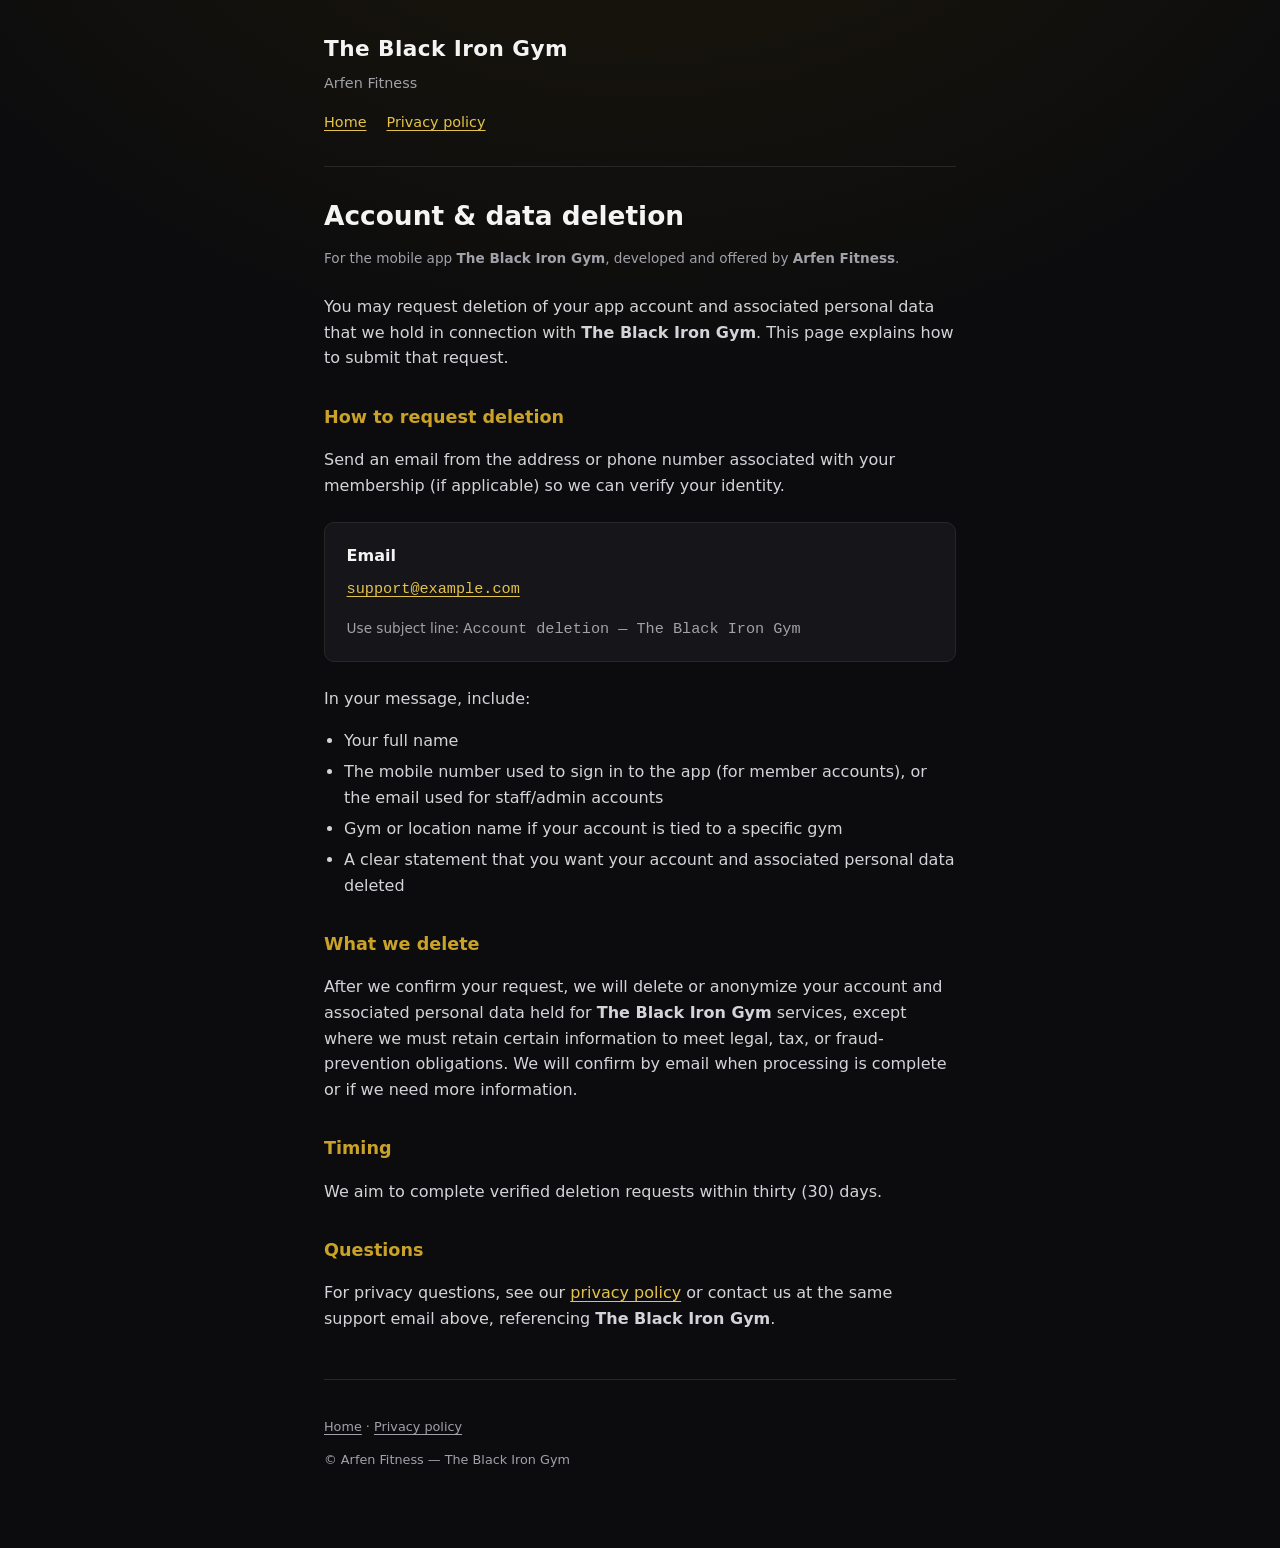
==== account-deletion.html @ d290d659 "Add static site: privacy policy and account deletion pages for Vercel Made-with: Cursor" ====
<!DOCTYPE html>
<html lang="en">
  <head>
    <meta charset="utf-8" />
    <meta name="viewport" content="width=device-width, initial-scale=1" />
    <title>Account &amp; data deletion — The Black Iron Gym</title>
    <meta
      name="description"
      content="How to delete your account and associated data for The Black Iron Gym app by Arfen Fitness."
    />
    <link rel="stylesheet" href="/styles.css" />
  </head>
  <body>
    <div class="wrap">
      <header class="site">
        <p class="brand">The Black Iron Gym</p>
        <p class="sub">Arfen Fitness</p>
        <nav class="top" aria-label="Primary">
          <a href="/">Home</a>
          <a href="/privacy">Privacy policy</a>
        </nav>
      </header>
      <main>
        <h1>Account &amp; data deletion</h1>
        <p class="last-updated">For the mobile app <strong>The Black Iron Gym</strong>, developed and offered by <strong>Arfen Fitness</strong>.</p>
        <p>
          You may request deletion of your app account and associated personal data that we hold in connection with
          <strong>The Black Iron Gym</strong>. This page explains how to submit that request.
        </p>

        <h2>How to request deletion</h2>
        <p>Send an email from the address or phone number associated with your membership (if applicable) so we can verify your identity.</p>
        <div class="box">
          <p style="margin: 0 0 0.5rem"><strong>Email</strong></p>
          <!-- TODO: Replace with your real support inbox before publishing -->
          <p class="email" style="margin: 0"><a href="mailto:support@example.com?subject=Account%20deletion%20%E2%80%94%20The%20Black%20Iron%20Gym">support@example.com</a></p>
          <p style="margin: 1rem 0 0; font-size: 0.85rem; color: var(--muted)">
            Use subject line: <span class="email">Account deletion — The Black Iron Gym</span>
          </p>
        </div>
        <p>In your message, include:</p>
        <ul>
          <li>Your full name</li>
          <li>The mobile number used to sign in to the app (for member accounts), or the email used for staff/admin accounts</li>
          <li>Gym or location name if your account is tied to a specific gym</li>
          <li>A clear statement that you want your account and associated personal data deleted</li>
        </ul>

        <h2>What we delete</h2>
        <p>
          After we confirm your request, we will delete or anonymize your account and associated personal data held for
          <strong>The Black Iron Gym</strong> services, except where we must retain certain information to meet legal,
          tax, or fraud-prevention obligations. We will confirm by email when processing is complete or if we need more
          information.
        </p>

        <h2>Timing</h2>
        <p>We aim to complete verified deletion requests within thirty (30) days.</p>

        <h2>Questions</h2>
        <p>
          For privacy questions, see our <a href="/privacy">privacy policy</a> or contact us at the same support
          email above, referencing <strong>The Black Iron Gym</strong>.
        </p>
      </main>
      <footer class="site">
        <p><a href="/">Home</a> · <a href="/privacy">Privacy policy</a></p>
        <p>© Arfen Fitness — The Black Iron Gym</p>
      </footer>
    </div>
  </body>
</html>
---- styles.css ----
:root {
  --bg: #0c0c0e;
  --surface: #16161a;
  --text: #f4f4f5;
  --muted: #a1a1aa;
  --accent: #c9a227;
  --border: #27272a;
  --link: #e4c34a;
}

*,
*::before,
*::after {
  box-sizing: border-box;
}

html {
  font-size: 16px;
  -webkit-text-size-adjust: 100%;
}

body {
  margin: 0;
  min-height: 100vh;
  font-family: system-ui, -apple-system, Segoe UI, Roboto, Ubuntu, Cantarell, "Noto Sans", sans-serif;
  line-height: 1.6;
  color: var(--text);
  background: var(--bg);
  background-image: radial-gradient(ellipse 120% 80% at 50% -20%, #1f1a0a 0%, transparent 55%);
}

a {
  color: var(--link);
  text-decoration-thickness: 1px;
  text-underline-offset: 0.2em;
}

a:hover {
  color: #f5e6a3;
}

.wrap {
  max-width: 42rem;
  margin: 0 auto;
  padding: 2rem 1.25rem 4rem;
}

header.site {
  padding-bottom: 2rem;
  border-bottom: 1px solid var(--border);
  margin-bottom: 2rem;
}

.brand {
  font-size: 1.35rem;
  font-weight: 700;
  letter-spacing: 0.02em;
  margin: 0 0 0.35rem;
}

.sub {
  margin: 0;
  font-size: 0.9rem;
  color: var(--muted);
}

nav.top {
  display: flex;
  flex-wrap: wrap;
  gap: 0.75rem 1.25rem;
  margin-top: 1rem;
}

nav.top a {
  font-size: 0.9rem;
}

main h1 {
  font-size: 1.65rem;
  font-weight: 700;
  margin: 0 0 1rem;
  line-height: 1.25;
}

main h2 {
  font-size: 1.1rem;
  font-weight: 600;
  margin: 2rem 0 0.65rem;
  color: var(--accent);
}

main p,
main li {
  color: #d4d4d8;
}

main ul {
  padding-left: 1.25rem;
}

main li {
  margin-bottom: 0.35rem;
}

.box {
  background: var(--surface);
  border: 1px solid var(--border);
  border-radius: 10px;
  padding: 1.25rem 1.35rem;
  margin: 1.5rem 0;
}

.box strong {
  color: var(--text);
}

.email {
  font-family: ui-monospace, SFMono-Regular, Menlo, Monaco, Consolas, monospace;
  font-size: 0.95rem;
  word-break: break-all;
}

footer.site {
  margin-top: 3rem;
  padding-top: 1.5rem;
  border-top: 1px solid var(--border);
  font-size: 0.8rem;
  color: var(--muted);
}

footer.site a {
  color: var(--muted);
}

footer.site a:hover {
  color: var(--link);
}

.last-updated {
  font-size: 0.85rem;
  color: var(--muted);
  margin-bottom: 1.5rem;
}
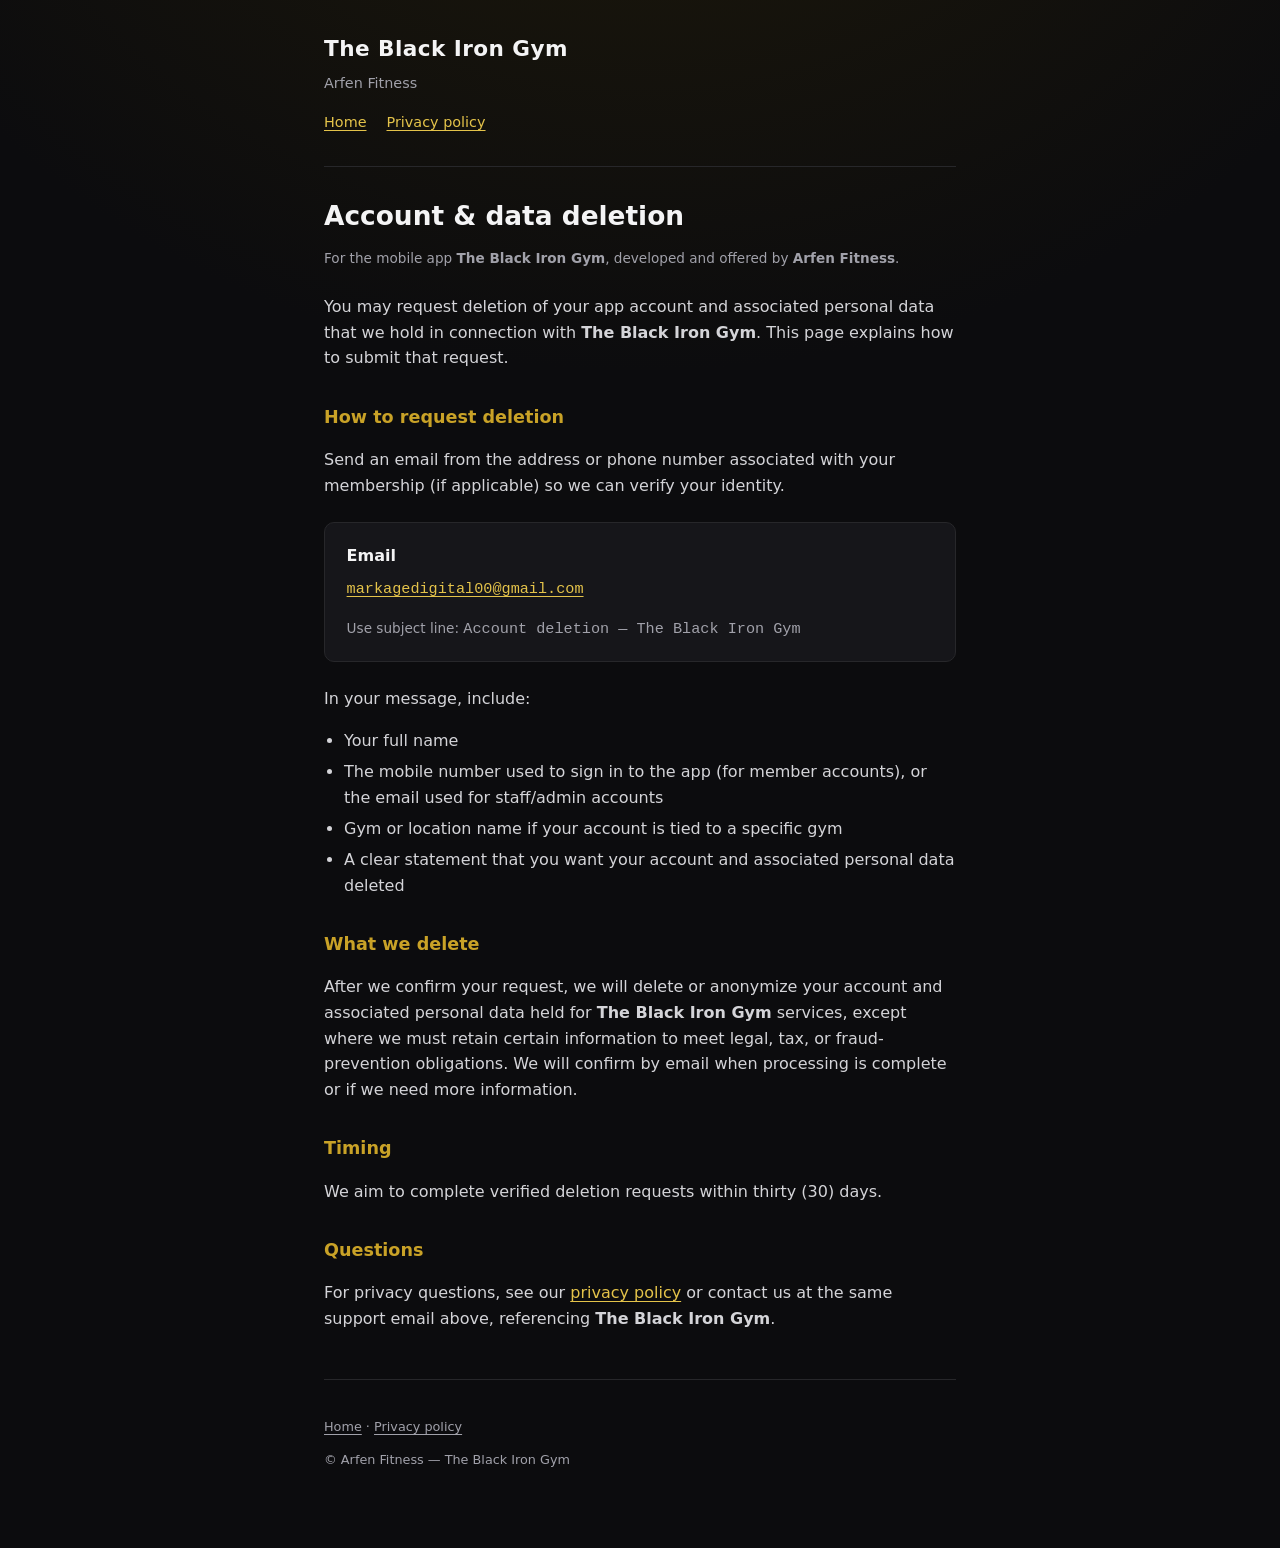
==== commit c7068431: "fx" ====
--- a/account-deletion.html
+++ b/account-deletion.html
@@ -32,8 +32,7 @@
         <p>Send an email from the address or phone number associated with your membership (if applicable) so we can verify your identity.</p>
         <div class="box">
           <p style="margin: 0 0 0.5rem"><strong>Email</strong></p>
-          <!-- TODO: Replace with your real support inbox before publishing -->
-          <p class="email" style="margin: 0"><a href="mailto:support@example.com?subject=Account%20deletion%20%E2%80%94%20The%20Black%20Iron%20Gym">support@example.com</a></p>
+          <p class="email" style="margin: 0"><a href="mailto:markagedigital00@gmail.com?subject=Account%20deletion%20%E2%80%94%20The%20Black%20Iron%20Gym">markagedigital00@gmail.com</a></p>
           <p style="margin: 1rem 0 0; font-size: 0.85rem; color: var(--muted)">
             Use subject line: <span class="email">Account deletion — The Black Iron Gym</span>
           </p>
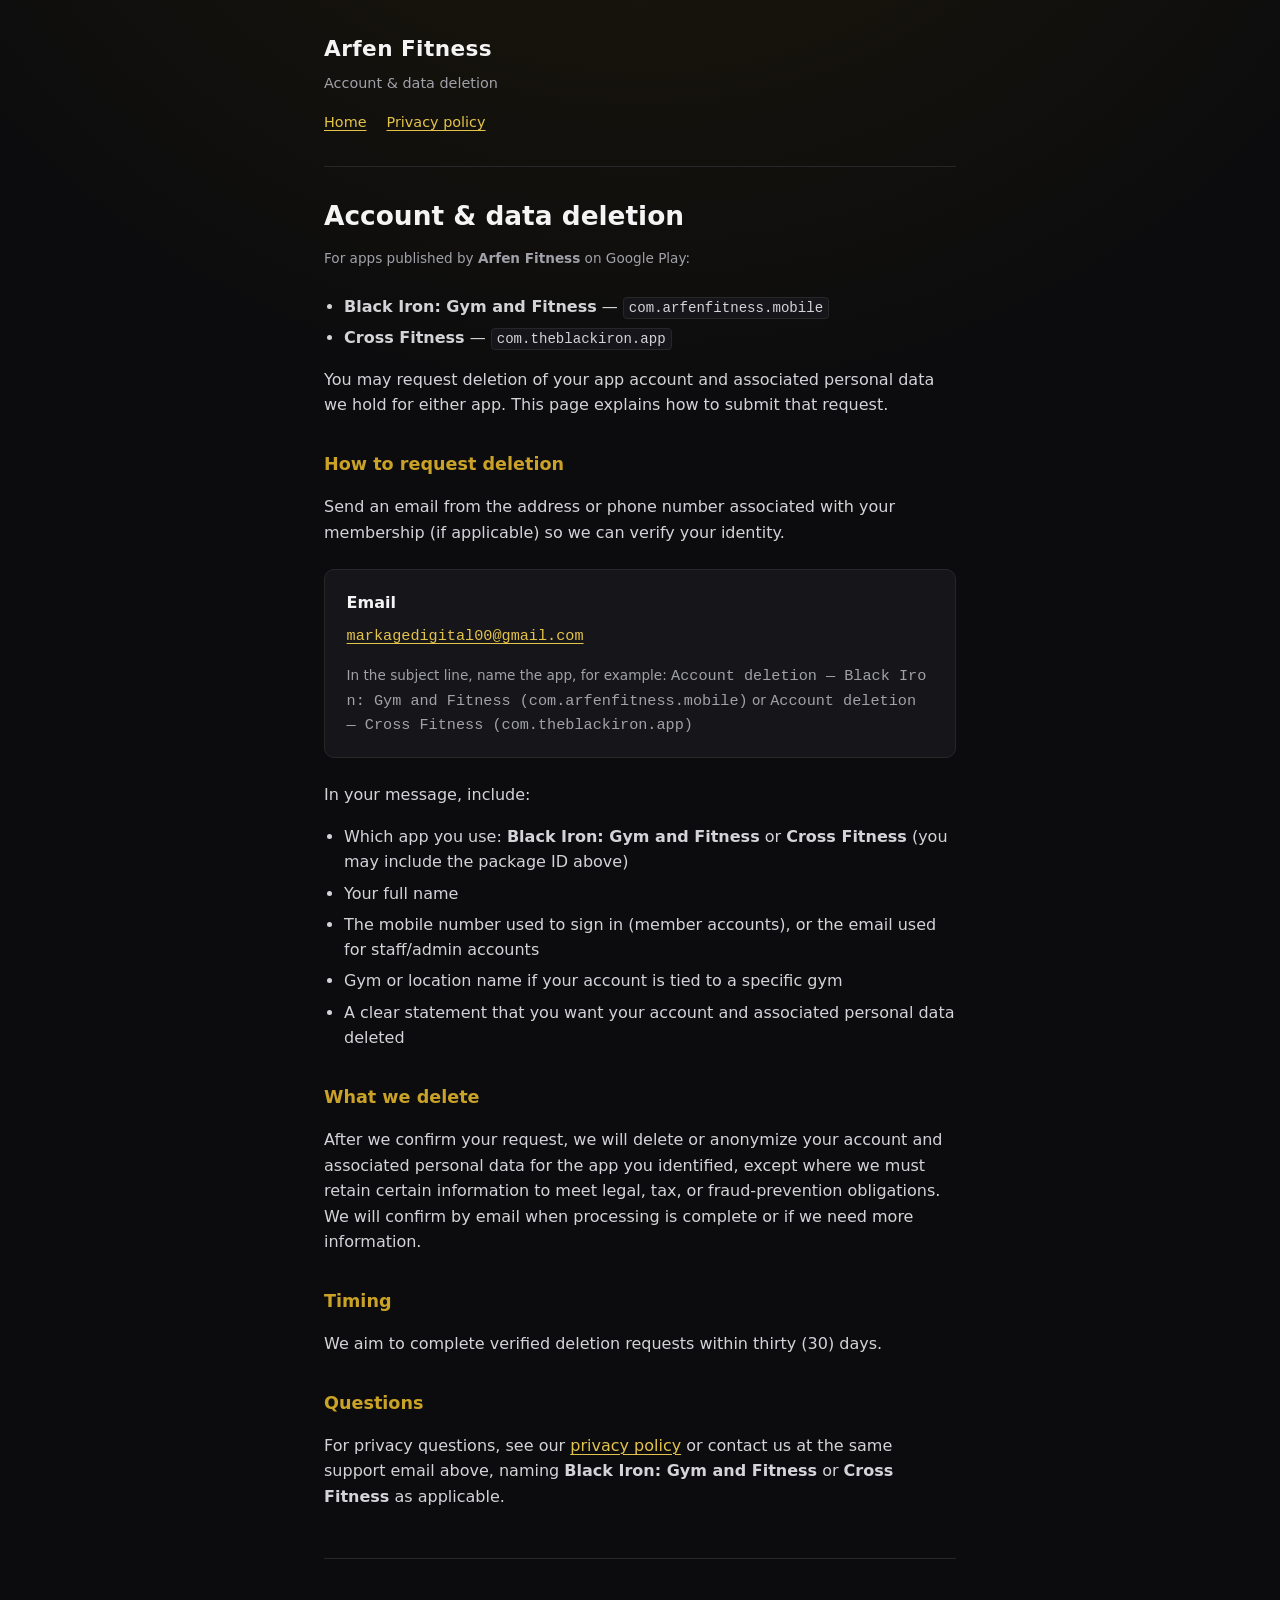
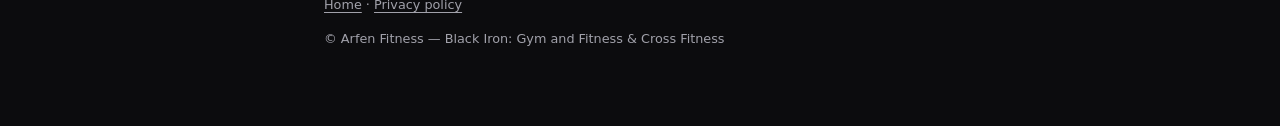
==== commit 42b40254: "fx" ====
--- a/account-deletion.html
+++ b/account-deletion.html
@@ -3,18 +3,18 @@
   <head>
     <meta charset="utf-8" />
     <meta name="viewport" content="width=device-width, initial-scale=1" />
-    <title>Account &amp; data deletion — The Black Iron Gym</title>
+    <title>Account &amp; data deletion — Black Iron &amp; Cross Fitness</title>
     <meta
       name="description"
-      content="How to delete your account and associated data for The Black Iron Gym app by Arfen Fitness."
+      content="How to delete your account and data for Black Iron: Gym and Fitness or Cross Fitness on Google Play."
     />
     <link rel="stylesheet" href="/styles.css" />
   </head>
   <body>
     <div class="wrap">
       <header class="site">
-        <p class="brand">The Black Iron Gym</p>
-        <p class="sub">Arfen Fitness</p>
+        <p class="brand">Arfen Fitness</p>
+        <p class="sub">Account &amp; data deletion</p>
         <nav class="top" aria-label="Primary">
           <a href="/">Home</a>
           <a href="/privacy">Privacy policy</a>
@@ -22,35 +22,52 @@
       </header>
       <main>
         <h1>Account &amp; data deletion</h1>
-        <p class="last-updated">For the mobile app <strong>The Black Iron Gym</strong>, developed and offered by <strong>Arfen Fitness</strong>.</p>
+        <p class="last-updated">
+          For apps published by <strong>Arfen Fitness</strong> on Google Play:
+        </p>
+        <ul>
+          <li>
+            <strong>Black Iron: Gym and Fitness</strong> — <code class="email">com.arfenfitness.mobile</code>
+          </li>
+          <li>
+            <strong>Cross Fitness</strong> — <code class="email">com.theblackiron.app</code>
+          </li>
+        </ul>
         <p>
-          You may request deletion of your app account and associated personal data that we hold in connection with
-          <strong>The Black Iron Gym</strong>. This page explains how to submit that request.
+          You may request deletion of your app account and associated personal data we hold for either app. This page
+          explains how to submit that request.
         </p>
 
         <h2>How to request deletion</h2>
         <p>Send an email from the address or phone number associated with your membership (if applicable) so we can verify your identity.</p>
         <div class="box">
           <p style="margin: 0 0 0.5rem"><strong>Email</strong></p>
-          <p class="email" style="margin: 0"><a href="mailto:markagedigital00@gmail.com?subject=Account%20deletion%20%E2%80%94%20The%20Black%20Iron%20Gym">markagedigital00@gmail.com</a></p>
+          <p class="email" style="margin: 0">
+            <a
+              href="mailto:markagedigital00@gmail.com?subject=Account%20deletion%20%E2%80%94%20specify%20app%20name%20%26%20package"
+              >markagedigital00@gmail.com</a
+            >
+          </p>
           <p style="margin: 1rem 0 0; font-size: 0.85rem; color: var(--muted)">
-            Use subject line: <span class="email">Account deletion — The Black Iron Gym</span>
+            In the subject line, name the app, for example:
+            <span class="email">Account deletion — Black Iron: Gym and Fitness (com.arfenfitness.mobile)</span> or
+            <span class="email">Account deletion — Cross Fitness (com.theblackiron.app)</span>
           </p>
         </div>
         <p>In your message, include:</p>
         <ul>
+          <li>Which app you use: <strong>Black Iron: Gym and Fitness</strong> or <strong>Cross Fitness</strong> (you may include the package ID above)</li>
           <li>Your full name</li>
-          <li>The mobile number used to sign in to the app (for member accounts), or the email used for staff/admin accounts</li>
+          <li>The mobile number used to sign in (member accounts), or the email used for staff/admin accounts</li>
           <li>Gym or location name if your account is tied to a specific gym</li>
           <li>A clear statement that you want your account and associated personal data deleted</li>
         </ul>
 
         <h2>What we delete</h2>
         <p>
-          After we confirm your request, we will delete or anonymize your account and associated personal data held for
-          <strong>The Black Iron Gym</strong> services, except where we must retain certain information to meet legal,
-          tax, or fraud-prevention obligations. We will confirm by email when processing is complete or if we need more
-          information.
+          After we confirm your request, we will delete or anonymize your account and associated personal data for the
+          app you identified, except where we must retain certain information to meet legal, tax, or fraud-prevention
+          obligations. We will confirm by email when processing is complete or if we need more information.
         </p>
 
         <h2>Timing</h2>
@@ -58,13 +75,13 @@
 
         <h2>Questions</h2>
         <p>
-          For privacy questions, see our <a href="/privacy">privacy policy</a> or contact us at the same support
-          email above, referencing <strong>The Black Iron Gym</strong>.
+          For privacy questions, see our <a href="/privacy">privacy policy</a> or contact us at the same support email
+          above, naming <strong>Black Iron: Gym and Fitness</strong> or <strong>Cross Fitness</strong> as applicable.
         </p>
       </main>
       <footer class="site">
         <p><a href="/">Home</a> · <a href="/privacy">Privacy policy</a></p>
-        <p>© Arfen Fitness — The Black Iron Gym</p>
+        <p>© Arfen Fitness — Black Iron: Gym and Fitness &amp; Cross Fitness</p>
       </footer>
     </div>
   </body>
--- a/styles.css
+++ b/styles.css
@@ -120,6 +120,14 @@
   word-break: break-all;
 }
 
+code.email {
+  font-size: 0.88em;
+  padding: 0.12em 0.35em;
+  background: var(--surface);
+  border: 1px solid var(--border);
+  border-radius: 4px;
+}
+
 footer.site {
   margin-top: 3rem;
   padding-top: 1.5rem;
